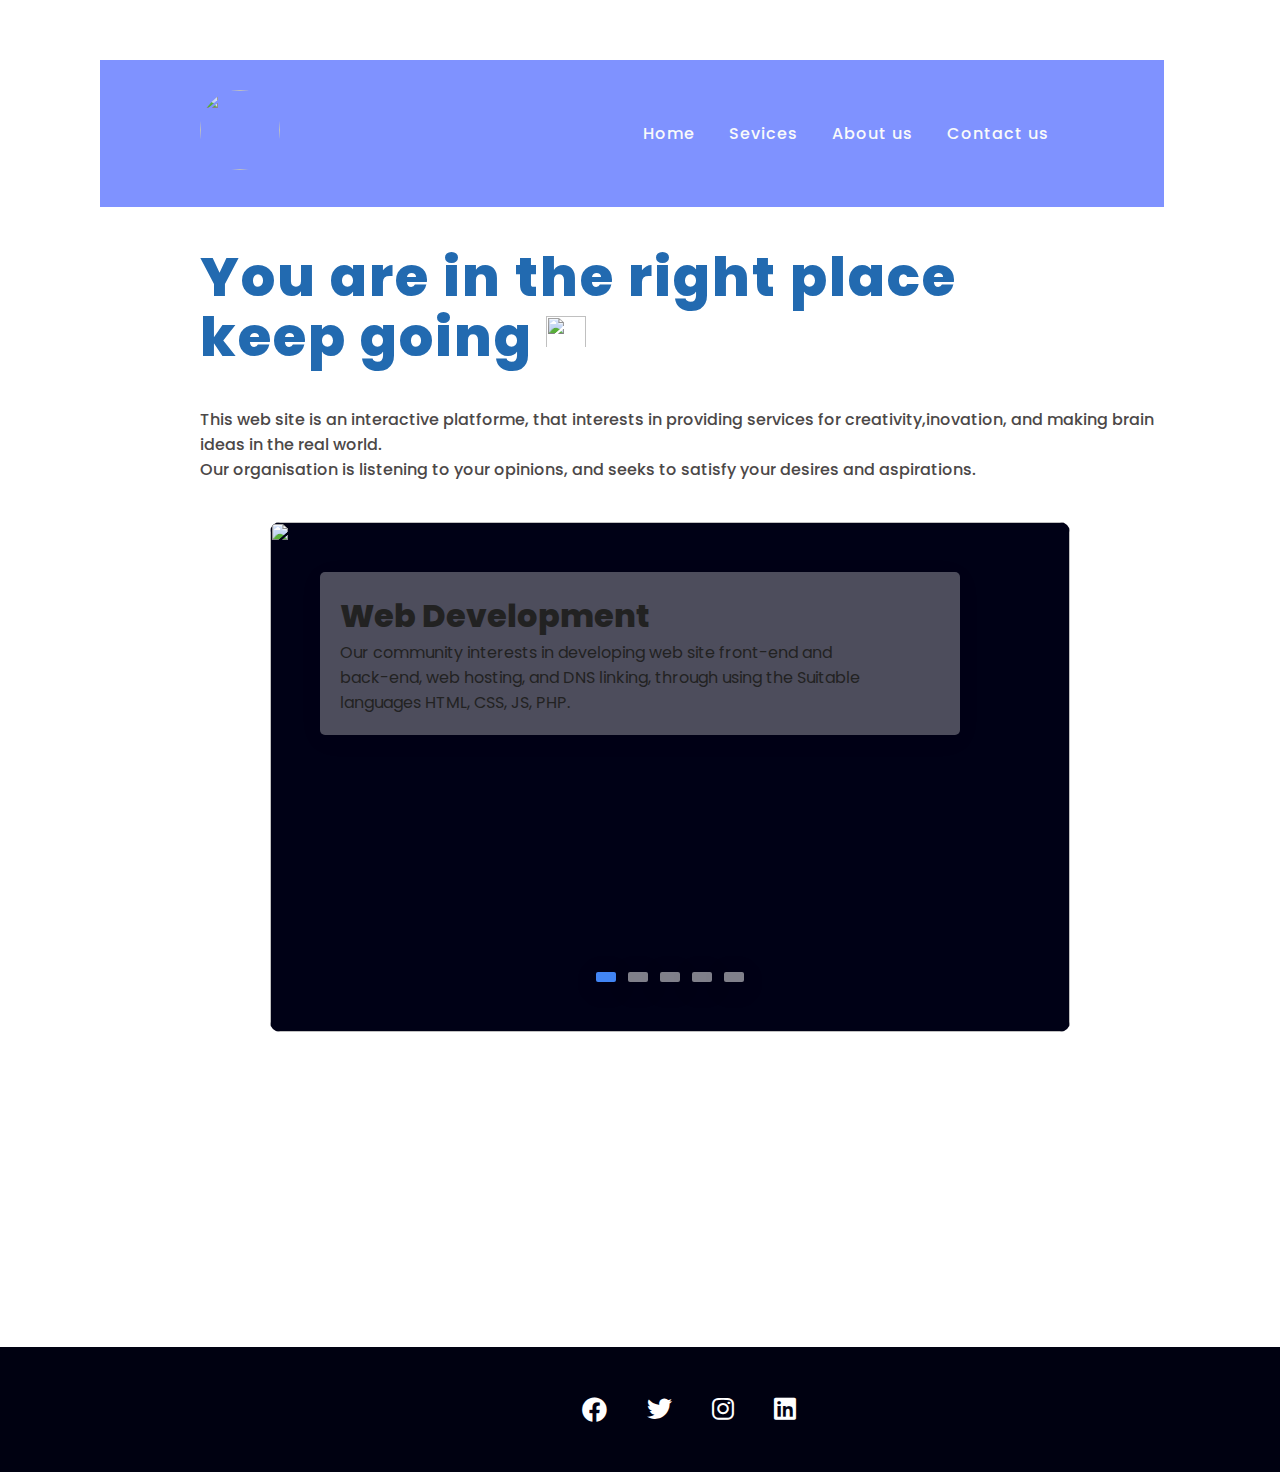
==== index.html @ 42f8c1fc "resynchronize" ====
<!DOCTYPE html>
<html lang="en" dir="ltr">
  <head>
    <meta charset="utf-8">
    
    <link rel="stylesheet" type="text/css" href="https://cdnjs.cloudflare.com/ajax/libs/font-awesome/6.4.0/css/all.min.css">
    <link rel="stylesheet" href="https://cdnjs.cloudflare.com/ajax/libs/font-awesome/5.15.3/css/all.min.css">
    <link rel="stylesheet" type="text/css" href="index.css">
    <title></title>
  </head>
  <body>
    <section>
      
      <header>
        <div class="imgLOGO"><img src="LOGO.png" alt="" ></div>
        <div class="navigation">
          <a href="#">Home</a>
          <a href="#">Sevices</a>
          <a href="#">About us</a>
          <a href="#">Contact us</a>
        </div>
      </header>
      
        <div class="content">
          <div class="info">
            <h2>You are in the right place<br><span>keep going </span><img src="imogie.png" alt=""></h2>
            <p>This web site is an interactive platforme, that interests in providing services for creativity,inovation, and making brain ideas in the real world.<br>
               Our organisation is listening to your opinions, and seeks to satisfy your desires and aspirations.
            
              </p>  
          </div>
          <div class="slider">
            <div class="slide active">
              <img src="R.jpg" alt="">
              <div class="info1">
                <h2>Web Development</h2>
                <p>Our community interests in developing web site front-end and <br>back-end, web hosting, and DNS linking, through using the Suitable languages HTML, CSS, JS, PHP.</p>
              </div>
            </div>
            <div class="slide">
              <img src="R2.jfif" alt="">
              <div class="info1">
                <h2>Developement of Mobile Applications</h2>
                <p>As the field of smartphone industry is witnessing rapid development, we strive to keep pace with this development, by creating advanced applications that can satisfy your aspirations through using the most sophisticated algorithms .</p>
              </div>
            </div>
            <div class="slide">
              <img src="R3.jfif" alt="">
              <div class="info1">
                <h2>Developement of Desktop Applications</h2>
                <p>Here you will find what you looking for, and to have smooth control over your computer.
                  <br>
                  So we provide several Technologies for making desktop applications like: Stock management, Networkin Apps,... 
                </p>
              </div>
            </div>
            <div class="slide">
              <img src="R4.jfif" alt="">
              <div class="info1">
                <h2>Artificial Intelligence</h2>
                <p>Since the very important role that artificial intelligence plays on a daily basis, our organization offers several solutions to make your life easier like:
                  <br>
                          Smart Agent.
                  <br>
                          ChatBot.
                </p>
              </div>
            </div>
            <div class="slide">
              <img src="R5.jfif" alt="">
              <div class="info1">
                <h2>Image Processing</h2>
                <p>In this regard we offer specialized applications to process images in order to provide useful informations:
                  <br>
                  Medical Image Retrieval.
                  <br>
                  Traffic Sensing Technologies.
                  <br>
                  Image Reconstruction
                </p>
              </div>
            </div>
            <div class="navigation1">
              <i class="fas fa-chevron-left prev-btn"></i>
              <i class="fas fa-chevron-right next-btn"></i>
            </div>
            <div class="navigation1-visibility">
              <div class="slide-icon active"></div>
              <div class="slide-icon"></div>
              <div class="slide-icon"></div>
              <div class="slide-icon"></div>
              <div class="slide-icon"></div>
            </div>
          </div>
        </div>
    </section>
    <div class="media_icons">
      <a href="#"><i class="fab fa-facebook"></i></a>
      <a href="#"><i class="fa-brands fa-twitter"></i></a>
      <a href="#"><i class="fa-brands fa-instagram"></i></a>
      <a href="https://www.linkedin.com"><i class="fa-brands fa-linkedin"></i></a>
    </div>
    <script type="text/javascript">
      const slider = document.querySelector(".slider");
      const nextBtn = document.querySelector(".next-btn");
      const prevBtn = document.querySelector(".prev-btn");
      const slides = document.querySelectorAll(".slide");
      const slideIcons = document.querySelectorAll(".slide-icon");
      const numberOfSlides = slides.length;
      var slideNumber = 0;
  
      //image slider next button
      nextBtn.addEventListener("click", () => {
        slides.forEach((slide) => {
          slide.classList.remove("active");
        });
        slideIcons.forEach((slideIcon) => {
          slideIcon.classList.remove("active");
        });
  
        slideNumber++;
  
        if(slideNumber > (numberOfSlides - 1)){
          slideNumber = 0;
        }
  
        slides[slideNumber].classList.add("active");
        slideIcons[slideNumber].classList.add("active");
      });
  
      //image slider previous button
      prevBtn.addEventListener("click", () => {
        slides.forEach((slide) => {
          slide.classList.remove("active");
        });
        slideIcons.forEach((slideIcon) => {
          slideIcon.classList.remove("active");
        });
  
        slideNumber--;
  
        if(slideNumber < 0){
          slideNumber = numberOfSlides - 1;
        }
  
        slides[slideNumber].classList.add("active");
        slideIcons[slideNumber].classList.add("active");
      });
  
      //image slider autoplay
      var playSlider;
  
      var repeater = () => {
        playSlider = setInterval(function(){
          slides.forEach((slide) => {
            slide.classList.remove("active");
          });
          slideIcons.forEach((slideIcon) => {
            slideIcon.classList.remove("active");
          });
  
          slideNumber++;
  
          if(slideNumber > (numberOfSlides - 1)){
            slideNumber = 0;
          }
  
          slides[slideNumber].classList.add("active");
          slideIcons[slideNumber].classList.add("active");
        }, 4000);
      }
      repeater();
  
      //stop the image slider autoplay on mouseover
      slider.addEventListener("mouseover", () => {
        clearInterval(playSlider);
      });
  
      //start the image slider autoplay again on mouseout
      slider.addEventListener("mouseout", () => {
        repeater();
      });
      </script>
        
  </body>
</html>
---- index.css ----
@import url('https://fonts.googleapis.com/css2?family=Poppins:ital,wght@0,700;1,400;1,500&display=swap');
*{
    margin: 0;
    padding: 0;
    font-family: "Poppins";
}
section{
    position: relative;
    width: 80%;
    min-height: 100vh;
    display: flex;
    flex-direction: column;
    justify-content: flex-start;
    background-size: cover;
    background-position: center;
    width:auto;
    margin:60px 100px;
}
header{
    position: relative;
    background-color: rgb(127, 146, 255);
    top: 0;
    width: 80%;
    padding: 30px 100px;
    display: flex;
    justify-content: space-between;
    align-items: center;
}
header .logo{
    position: relative;
    color: black;
    text-decoration: none;
    text-transform: uppercase;
    font-weight: 800;
    letter-spacing: 1px;
}
header .navigation a{
    color: rgb(249, 250, 250);
    text-decoration: none;
    font-weight: 500;
    letter-spacing: 1px;
    padding: 2px 15px;
    border-radius: 20px;
    transition: 0.3s;
}
header .navigation a:hover{
    background: rgb(0, 195, 255);

}
.content{
    justify-content: center;
    width: 92%;
    height: 1000px;
    padding: 40px 100px;
    background-size:cover;
}
.content .info h2{
    color: #226AB0;
    font-size: 55px;
    font-weight: 800;
    line-height: 60px;
    letter-spacing: 2px;
    margin-bottom: 40px;
}
.content .info p{
    font-size: 16px;
    font-weight: 500;
    justify-content: center;
    color: #4c4848;
    margin-bottom: 40px;
}

.media_icons{
    position: relative;
    display: flex;
    justify-content: center;
    align-items: center;
    background: #000111;
    padding: 30px 100px;
    width: 92%;
    
}
.media_icons i{
    color: #ffffff;
    margin: 20px;
    font-size: 25px;
    
}
.media_icons a{
    position: relative;
    font-size: 25px;
}
.media_icons a:hover{
    background: #226AB0;
}

.slider{
    position: relative;
    background: #000116;
    width: 800px;
    min-height: 500px;
    margin: 20px;
    margin-left: 70px;
    overflow: hidden;
    border-radius: 10px;
  }
  
  .slider .slide{
    position: absolute;
    width: 100%;
    height: 100%;
    clip-path: circle(0% at 0 50%);
  }
  
  .slider .slide.active{
    clip-path: circle(150% at 0 50%);
    transition: 2s;
  }
  
  .slider .slide img{
    position: absolute;
    width: 100%;
    height: 100%;
    object-fit: cover;
  }
  
  .slider .slide .info1{
    position: absolute;
    color: #222;
    background: rgba(255, 255, 255, 0.3);
    width: 75%;
    margin-top: 50px;
    margin-left: 50px;
    padding: 20px;
    border-radius: 5px;
    box-shadow: 0 5px 25px rgb(1 1 1 / 5%);
  }
  
  .slider .slide .info1 h2{
    font-size: 2em;
    font-weight: 800;
  }
  
  .slider .slide .info1 p{
    font-size: 1em;
    font-weight: 400;
  }
  
  .navigation1{
    height: 500px;
    display: flex;
    align-items: center;
    justify-content: space-between;
    opacity: 0;
    transition: opacity 0.5s ease;
  }
  
  .slider:hover .navigation1{
    opacity: 1;
  }
  
  .prev-btn, .next-btn{
    z-index: 999;
    font-size: 2em;
    color: #222;
    background: rgba(255, 255, 255, 0.8);
    padding: 10px;
    cursor: pointer;
  }
  
  .prev-btn{
    border-top-right-radius: 3px;
    border-bottom-right-radius: 3px;
  }
  
  .next-btn{
    border-top-left-radius: 3px;
    border-bottom-left-radius: 3px;
  }
  
  .navigation1-visibility{
    z-index: 999;
    display: flex;
    justify-content: center;
  }
  
  .navigation1-visibility .slide-icon{
    z-index: 999;
    background: rgba(255, 255, 255, 0.5);
    width: 20px;
    height: 10px;
    transform: translateY(-50px);
    margin: 0 6px;
    border-radius: 2px;
    box-shadow: 0 5px 25px rgb(1 1 1 / 20%);
  }
  
  .navigation1-visibility .slide-icon.active{
    background: #4285F4;
  }
  
  @media (max-width: 900px){
    .slider{
      width: 100%;
    }
  
    .slider .slide .info1{
      position: relative;
      width: 80%;
      margin-left: auto;
      margin-right: auto;
    }
  }
  
  @media (max-width: 500px){
    .slider .slide .info1 h2{
      font-size: 1.8em;
      line-height: 40px;
    }
  
    .slider .slide .info1 p{
      font-size: 0.9em;
    }
  }
header .imgLOGO img{
    width: 80px;
    height: 80px;
    border-radius: 50%;
}
.info img{
    width: 40px;
    height: 40px;
}
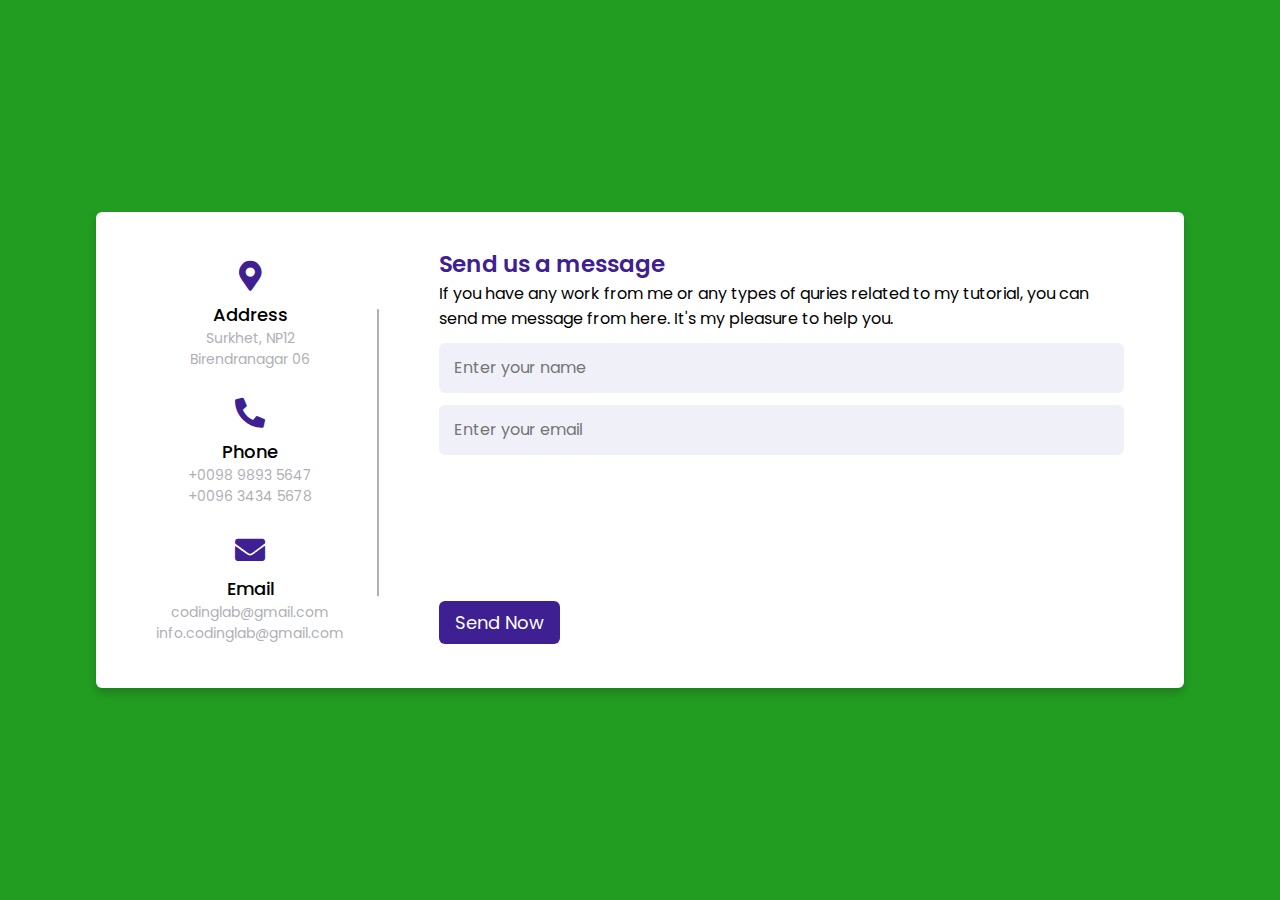
==== commit 75640569: "first baseligne of all web site pages" ====
--- a/index.html
+++ b/index.html
@@ -1,186 +1,57 @@
-<!DOCTYPE html>
-<html lang="en" dir="ltr">
-  <head>
-    <meta charset="utf-8">
-    
-    <link rel="stylesheet" type="text/css" href="https://cdnjs.cloudflare.com/ajax/libs/font-awesome/6.4.0/css/all.min.css">
-    <link rel="stylesheet" href="https://cdnjs.cloudflare.com/ajax/libs/font-awesome/5.15.3/css/all.min.css">
-    <link rel="stylesheet" type="text/css" href="index.css">
-    <title></title>
-  </head>
-  <body>
-    <section>
-      
-      <header>
-        <div class="imgLOGO"><img src="LOGO.png" alt="" ></div>
-        <div class="navigation">
-          <a href="#">Home</a>
-          <a href="#">Sevices</a>
-          <a href="#">About us</a>
-          <a href="#">Contact us</a>
-        </div>
-      </header>
-      
-        <div class="content">
-          <div class="info">
-            <h2>You are in the right place<br><span>keep going </span><img src="imogie.png" alt=""></h2>
-            <p>This web site is an interactive platforme, that interests in providing services for creativity,inovation, and making brain ideas in the real world.<br>
-               Our organisation is listening to your opinions, and seeks to satisfy your desires and aspirations.
-            
-              </p>  
-          </div>
-          <div class="slider">
-            <div class="slide active">
-              <img src="R.jpg" alt="">
-              <div class="info1">
-                <h2>Web Development</h2>
-                <p>Our community interests in developing web site front-end and <br>back-end, web hosting, and DNS linking, through using the Suitable languages HTML, CSS, JS, PHP.</p>
-              </div>
-            </div>
-            <div class="slide">
-              <img src="R2.jfif" alt="">
-              <div class="info1">
-                <h2>Developement of Mobile Applications</h2>
-                <p>As the field of smartphone industry is witnessing rapid development, we strive to keep pace with this development, by creating advanced applications that can satisfy your aspirations through using the most sophisticated algorithms .</p>
-              </div>
-            </div>
-            <div class="slide">
-              <img src="R3.jfif" alt="">
-              <div class="info1">
-                <h2>Developement of Desktop Applications</h2>
-                <p>Here you will find what you looking for, and to have smooth control over your computer.
-                  <br>
-                  So we provide several Technologies for making desktop applications like: Stock management, Networkin Apps,... 
-                </p>
-              </div>
-            </div>
-            <div class="slide">
-              <img src="R4.jfif" alt="">
-              <div class="info1">
-                <h2>Artificial Intelligence</h2>
-                <p>Since the very important role that artificial intelligence plays on a daily basis, our organization offers several solutions to make your life easier like:
-                  <br>
-                          Smart Agent.
-                  <br>
-                          ChatBot.
-                </p>
-              </div>
-            </div>
-            <div class="slide">
-              <img src="R5.jfif" alt="">
-              <div class="info1">
-                <h2>Image Processing</h2>
-                <p>In this regard we offer specialized applications to process images in order to provide useful informations:
-                  <br>
-                  Medical Image Retrieval.
-                  <br>
-                  Traffic Sensing Technologies.
-                  <br>
-                  Image Reconstruction
-                </p>
-              </div>
-            </div>
-            <div class="navigation1">
-              <i class="fas fa-chevron-left prev-btn"></i>
-              <i class="fas fa-chevron-right next-btn"></i>
-            </div>
-            <div class="navigation1-visibility">
-              <div class="slide-icon active"></div>
-              <div class="slide-icon"></div>
-              <div class="slide-icon"></div>
-              <div class="slide-icon"></div>
-              <div class="slide-icon"></div>
-            </div>
-          </div>
-        </div>
-    </section>
-    <div class="media_icons">
-      <a href="#"><i class="fab fa-facebook"></i></a>
-      <a href="#"><i class="fa-brands fa-twitter"></i></a>
-      <a href="#"><i class="fa-brands fa-instagram"></i></a>
-      <a href="https://www.linkedin.com"><i class="fa-brands fa-linkedin"></i></a>
-    </div>
-    <script type="text/javascript">
-      const slider = document.querySelector(".slider");
-      const nextBtn = document.querySelector(".next-btn");
-      const prevBtn = document.querySelector(".prev-btn");
-      const slides = document.querySelectorAll(".slide");
-      const slideIcons = document.querySelectorAll(".slide-icon");
-      const numberOfSlides = slides.length;
-      var slideNumber = 0;
-  
-      //image slider next button
-      nextBtn.addEventListener("click", () => {
-        slides.forEach((slide) => {
-          slide.classList.remove("active");
-        });
-        slideIcons.forEach((slideIcon) => {
-          slideIcon.classList.remove("active");
-        });
-  
-        slideNumber++;
-  
-        if(slideNumber > (numberOfSlides - 1)){
-          slideNumber = 0;
-        }
-  
-        slides[slideNumber].classList.add("active");
-        slideIcons[slideNumber].classList.add("active");
-      });
-  
-      //image slider previous button
-      prevBtn.addEventListener("click", () => {
-        slides.forEach((slide) => {
-          slide.classList.remove("active");
-        });
-        slideIcons.forEach((slideIcon) => {
-          slideIcon.classList.remove("active");
-        });
-  
-        slideNumber--;
-  
-        if(slideNumber < 0){
-          slideNumber = numberOfSlides - 1;
-        }
-  
-        slides[slideNumber].classList.add("active");
-        slideIcons[slideNumber].classList.add("active");
-      });
-  
-      //image slider autoplay
-      var playSlider;
-  
-      var repeater = () => {
-        playSlider = setInterval(function(){
-          slides.forEach((slide) => {
-            slide.classList.remove("active");
-          });
-          slideIcons.forEach((slideIcon) => {
-            slideIcon.classList.remove("active");
-          });
-  
-          slideNumber++;
-  
-          if(slideNumber > (numberOfSlides - 1)){
-            slideNumber = 0;
-          }
-  
-          slides[slideNumber].classList.add("active");
-          slideIcons[slideNumber].classList.add("active");
-        }, 4000);
-      }
-      repeater();
-  
-      //stop the image slider autoplay on mouseover
-      slider.addEventListener("mouseover", () => {
-        clearInterval(playSlider);
-      });
-  
-      //start the image slider autoplay again on mouseout
-      slider.addEventListener("mouseout", () => {
-        repeater();
-      });
-      </script>
-        
-  </body>
-</html>
+<!DOCTYPE html>
+<!-- Created By CodingLab - www.codinglabweb.com -->
+<html lang="en" dir="ltr">
+  <head>
+    <meta charset="UTF-8">
+    <title> Responsive Contact Us Form  | CodingLab </title>
+    <link rel="stylesheet" href="style.css">
+    <!-- Fontawesome CDN Link -->
+    <link rel="stylesheet" href="https://cdnjs.cloudflare.com/ajax/libs/font-awesome/5.15.2/css/all.min.css"/>
+     <meta name="viewport" content="width=device-width, initial-scale=1.0">
+   </head>
+<body>
+<div class="box"> 
+  <div class="container">
+    <div class="content">
+      <div class="left-side">
+        <div class="address details">
+          <i class="fas fa-map-marker-alt"></i>
+          <div class="topic">Address</div>
+          <div class="text-one">Surkhet, NP12</div>
+          <div class="text-two">Birendranagar 06</div>
+        </div>
+        <div class="phone details">
+          <i class="fas fa-phone-alt"></i>
+          <div class="topic">Phone</div>
+          <div class="text-one">+0098 9893 5647</div>
+          <div class="text-two">+0096 3434 5678</div>
+        </div>
+        <div class="email details">
+          <i class="fas fa-envelope"></i>
+          <div class="topic">Email</div>
+          <div class="text-one">codinglab@gmail.com</div>
+          <div class="text-two">info.codinglab@gmail.com</div>
+        </div>
+      </div>
+      <div class="right-side">
+        <div class="topic-text">Send us a message</div>
+        <p>If you have any work from me or any types of quries related to my tutorial, you can send me message from here. It's my pleasure to help you.</p>
+      <form action="#">
+        <div class="input-box">
+          <input type="text" placeholder="Enter your name">
+        </div>
+        <div class="input-box">
+          <input type="text" placeholder="Enter your email">
+        </div>
+        <div class="input-box message-box">
+          
+        </div>
+        <div class="button">
+          <input type="button" value="Send Now" >
+        </div>
+      </form>
+    </div>
+  </div>
+</div> 
+</body>
+</html>
--- a/style.css
+++ b/style.css
@@ -0,0 +1,150 @@
+/* Google Font CDN Link */
+@import url('https://fonts.googleapis.com/css2?family=Poppins:wght@200;300;400;500;600;700&display=swap');
+*{
+  margin: 0;
+  padding: 0;
+  box-sizing: border-box;
+  font-family: "Poppins" , sans-serif;
+}
+.box{
+  min-height: 100vh;
+  width: 100%;
+  background: #229d22;
+  display: flex;
+  align-items: center;
+  justify-content: center;
+}
+.container{
+  width: 85%;
+  background: #fff;
+  border-radius: 6px;
+  padding: 20px 60px 30px 40px;
+  box-shadow: 0 5px 10px rgba(0, 0, 0, 0.2);
+}
+.container .content{
+  display: flex;
+  align-items: center;
+  justify-content: space-between;
+}
+.container .content .left-side{
+  width: 25%;
+  height: 100%;
+  display: flex;
+  flex-direction: column;
+  align-items: center;
+  justify-content: center;
+  margin-top: 15px;
+  position: relative;
+}
+.content .left-side::before{
+  content: '';
+  position: absolute;
+  height: 70%;
+  width: 2px;
+  right: -15px;
+  top: 50%;
+  transform: translateY(-50%);
+  background: #afafb6;
+}
+.content .left-side .details{
+  margin: 14px;
+  text-align: center;
+}
+.content .left-side .details i{
+  font-size: 30px;
+  color: #3e2093;
+  margin-bottom: 10px;
+}
+.content .left-side .details .topic{
+  font-size: 18px;
+  font-weight: 500;
+}
+.content .left-side .details .text-one,
+.content .left-side .details .text-two{
+  font-size: 14px;
+  color: #afafb6;
+}
+.container .content .right-side{
+  width: 75%;
+  margin-left: 75px;
+}
+.content .right-side .topic-text{
+  font-size: 23px;
+  font-weight: 600;
+  color: #3e2093;
+}
+.right-side .input-box{
+  height: 50px;
+  width: 100%;
+  margin: 12px 0;
+}
+.right-side .input-box input,
+.right-side .input-box textarea{
+  height: 100%;
+  width: 100%;
+  border: none;
+  outline: none;
+  font-size: 16px;
+  background: #F0F1F8;
+  border-radius: 6px;
+  padding: 0 15px;
+  resize: none;
+}
+.right-side .message-box{
+  min-height: 110px;
+}
+.right-side .input-box textarea{
+  padding-top: 6px;
+}
+.right-side .button{
+  display: inline-block;
+  margin-top: 12px;
+}
+.right-side .button input[type="button"]{
+  color: #fff;
+  font-size: 18px;
+  outline: none;
+  border: none;
+  padding: 8px 16px;
+  border-radius: 6px;
+  background: #3e2093;
+  cursor: pointer;
+  transition: all 0.3s ease;
+}
+.button input[type="button"]:hover{
+  background: #5029bc;
+}
+
+@media (max-width: 950px) {
+  .container{
+    width: 90%;
+    padding: 30px 40px 40px 35px ;
+  }
+  .container .content .right-side{
+   width: 75%;
+   margin-left: 55px;
+}
+}
+@media (max-width: 820px) {
+  .container{
+    margin: 40px 0;
+    height: 100%;
+  }
+  .container .content{
+    flex-direction: column-reverse;
+  }
+ .container .content .left-side{
+   width: 100%;
+   flex-direction: row;
+   margin-top: 40px;
+   justify-content: center;
+   flex-wrap: wrap;
+ }
+ .container .content .left-side::before{
+   display: none;
+ }
+ .container .content .right-side{
+   width: 100%;
+   margin-left: 0;
+ }
+}
